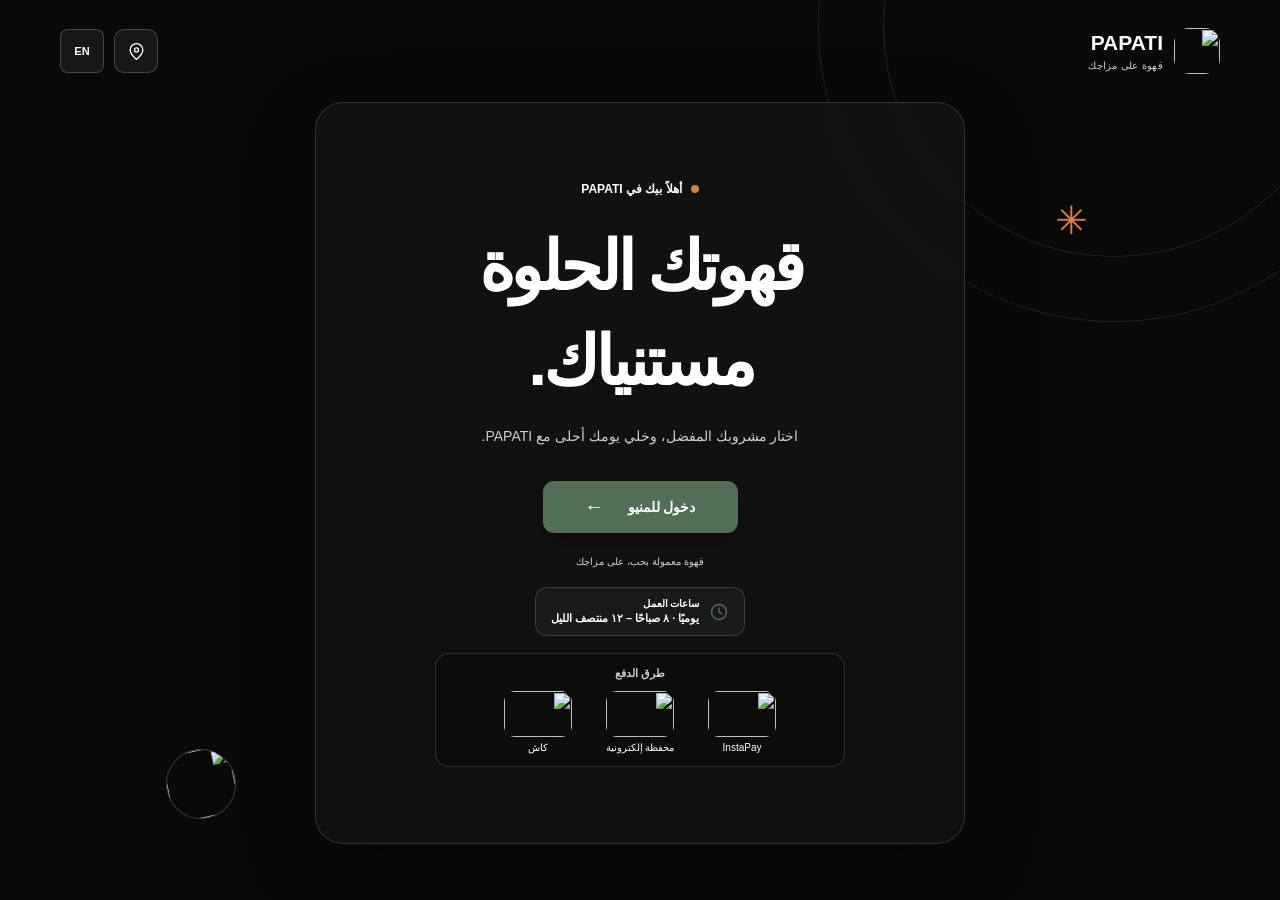
==== menu.papati.html @ 5241e747 "Add files via upload" ====
<!doctype html>
<html lang="ar" dir="rtl">
<head>
  <meta charset="utf-8">
  <meta name="viewport" content="width=device-width, initial-scale=1">
  <meta name="theme-color" content="#090909">
  <meta name="referrer" content="strict-origin-when-cross-origin">
  <meta name="description" content="منيو PAPATI — قهوة ومشروبات معمولة بحب.">
  <link rel="icon" href="assets/papati-favicon.svg" type="image/svg+xml">
  <link rel="apple-touch-icon" href="assets/papati-favicon.svg">
  <title>PAPATI | قهوتك على مزاجك</title>
  <link rel="stylesheet" href="style.css">
  <script src="script.js" defer></script>
</head>
<body>
  <section class="welcome-screen" id="welcome-screen" aria-labelledby="welcome-title">
    <div class="welcome-top">
      <a class="brand welcome-brand" href="#" aria-label="PAPATI - الصفحة الرئيسية" data-i18n-aria="brandAria">
        <span class="brand-mark" aria-hidden="true"><img src="assets/papati-mascot.png" alt=""></span>
        <span class="brand-name">PAPATI<span data-i18n="tagline">قهوة على مزاجك</span></span>
      </a>
      <div class="welcome-actions">
        <a class="location-mark" href="https://maps.app.goo.gl/vZLG5aD9ffbA7RGG6" target="_blank" rel="noopener noreferrer" aria-label="موقع PAPATI" data-i18n-aria="locationAria">
          <svg viewBox="0 0 24 24" aria-hidden="true"><path d="M20 10c0 5-8 12-8 12S4 15 4 10a8 8 0 1 1 16 0Z"></path><circle cx="12" cy="10" r="2.5"></circle></svg>
        </a>
        <button class="language-toggle" id="welcome-language-toggle" type="button" lang="en" aria-label="Switch language to English">EN</button>
      </div>
    </div>
    <div class="welcome-content">
      <span class="welcome-kicker"><span class="eyebrow-dot"></span><span data-i18n="welcomeKicker">أهلاً بيك في PAPATI</span></span>
      <h1 id="welcome-title" data-i18n="welcomeTitle">قهوتك الحلوة<br>مستنياك.</h1>
      <p data-i18n="welcomeDescription">اختار مشروبك المفضل، وخلي يومك أحلى مع PAPATI.</p>
      <button class="welcome-button" id="enter-menu" type="button"><span data-i18n="welcomeButton">دخول للمنيو</span><span class="welcome-button-arrow" aria-hidden="true">←</span></button>
      <span class="welcome-caption" data-i18n="welcomeCaption">قهوة معمولة بحب، على مزاجك</span>
      <div class="opening-hours">
        <svg viewBox="0 0 24 24" aria-hidden="true"><circle cx="12" cy="12" r="9"></circle><path d="M12 7v5l3 2"></path></svg>
        <span><strong data-i18n="openingHoursLabel">ساعات العمل</strong><span data-i18n="openingHours">يوميًا · ٨ صباحًا – ١٢ منتصف الليل</span></span>
      </div>
      <section class="payment-methods" aria-labelledby="payment-title">
        <h2 id="payment-title" data-i18n="paymentTitle">طرق الدفع</h2>
        <ul>
          <li><img src="assets/payment-instapay.svg" alt=""><span>InstaPay</span></li>
          <li><img src="assets/payment-wallet.svg" alt=""><span data-i18n="paymentWallet">محفظة إلكترونية</span></li>
          <li><img src="assets/payment-cash.svg" alt=""><span data-i18n="paymentCash">كاش</span></li>
        </ul>
      </section>
    </div>
    <span class="welcome-decoration decoration-top" aria-hidden="true">✳</span>
    <span class="welcome-decoration decoration-bottom" aria-hidden="true"><img src="assets/papati-favicon.svg" alt=""></span>
  </section>
  <div class="site-content" id="site-content" hidden>
    <header class="site-header">
      <a class="brand" href="#" aria-label="PAPATI - الصفحة الرئيسية" data-i18n-aria="brandAria">
        <span class="brand-mark" aria-hidden="true"><img src="assets/papati-mascot.png" alt=""></span>
        <span class="brand-name">PAPATI<span data-i18n="tagline">قهوة على مزاجك</span></span>
      </a>
      <div class="header-controls">
        <a class="location-mark" href="https://maps.app.goo.gl/vZLG5aD9ffbA7RGG6" target="_blank" rel="noopener noreferrer" aria-label="موقع PAPATI" data-i18n-aria="locationAria">
          <svg viewBox="0 0 24 24" aria-hidden="true"><path d="M20 10c0 5-8 12-8 12S4 15 4 10a8 8 0 1 1 16 0Z"></path><circle cx="12" cy="10" r="2.5"></circle></svg>
        </a>
        <button class="language-toggle" id="menu-language-toggle" type="button" lang="en" aria-label="Switch language to English">EN</button>
      </div>
    </header>
    <main>
      <section class="menu-section" id="menu" aria-labelledby="menu-title">
        <div class="section-heading">
          <div class="heading-copy">
            <span class="eyebrow"><span class="eyebrow-dot"></span><span data-i18n="menuEyebrow">اختار اللي على مزاجك</span></span>
            <h2 id="menu-title"><span data-i18n="menuTitle">منيو <span>PAPATI</span></span></h2>
            <p data-i18n="menuDescription">حاجات حلوة تتعمل مخصوص عشانك.</p>
          </div>
          <label class="search-box">
            <svg viewBox="0 0 24 24" aria-hidden="true"><circle cx="10.8" cy="10.8" r="6.8"></circle><path d="m16 16 5 5"></path></svg>
            <input id="menu-search" type="search" placeholder="بتدور على إيه؟" autocomplete="off" aria-label="ابحث في المنيو" data-i18n-placeholder="searchPlaceholder" data-i18n-aria="searchAria">
          </label>
        </div>
        <nav class="category-list" aria-label="أقسام المنيو" id="category-list" data-i18n-aria="categoriesAria">
          <button class="category-button is-active" type="button" data-category="all" aria-pressed="true">كل الحاجات</button>
          <button class="category-button" type="button" data-category="hot" aria-pressed="false">☕ سخن</button>
          <button class="category-button" type="button" data-category="cold" aria-pressed="false">🧊 ساقع</button>
        </nav>
        <div class="menu-grid" id="menu-grid" aria-live="polite"></div>
        <p class="empty-state" id="empty-state" hidden data-i18n="emptyState">ملقيناش حاجة بالاسم ده… جرّب تدور على حاجة تانية.</p>
        <p class="menu-footnote" data-i18n="menuFootnote">الأسعار المعروضة بالجنيه المصري.</p>
      </section>
    </main>
    <footer class="site-footer">
      <a class="brand footer-brand" href="#" aria-label="PAPATI - الصفحة الرئيسية" data-i18n-aria="brandAria">
        <span class="brand-mark" aria-hidden="true"><img src="assets/papati-mascot.png" alt=""></span>
        <span class="brand-name">PAPATI<span data-i18n="tagline">قهوة على مزاجك</span></span>
      </a>
      <p><span data-i18n="footerMessage">نورتنا، مستنيين زيارتك الجاية</span> <span aria-hidden="true">♡</span></p>
      <div class="opening-hours footer-hours">
        <svg viewBox="0 0 24 24" aria-hidden="true"><circle cx="12" cy="12" r="9"></circle><path d="M12 7v5l3 2"></path></svg>
        <span><strong data-i18n="openingHoursLabel">ساعات العمل</strong><span data-i18n="openingHours">يوميًا · ٨ صباحًا – ١٢ منتصف الليل</span></span>
      </div>
      <span class="footer-copy" data-i18n="copyright">© 2026 PAPATI كافيه</span>
    </footer>
  </div>
</body>
</html>
---- style.css ----
:root {
  color-scheme: dark;
  --cream: #090909;
  --paper: #171717;
  --ink: #fff;
  --muted: #d0d0d0;
  --green: #526e57;
  --green-dark: #3f5945;
  --orange: #d7804c;
  --line: rgba(255,255,255,.2);
  --font: Tahoma, Arial, sans-serif;
}

* { box-sizing: border-box; }
html { scroll-behavior: smooth; }
body {
  position: relative;
  isolation: isolate;
  margin: 0;
  color: var(--ink);
  background: #090909;
  font-family: var(--font);
  -webkit-font-smoothing: antialiased;
}
body::before {
  position: fixed;
  z-index: 0;
  inset: 0;
  background: url("assets/papati-mascot.png") center / clamp(520px, 72vw, 760px) auto no-repeat;
  content: "";
  opacity: .34;
  pointer-events: none;
}
a { color: inherit; text-decoration: none; }
button, input { font: inherit; }
[hidden] { display: none !important; }

.welcome-screen {
  position: relative;
  z-index: 1;
  display: flex;
  min-height: 100vh;
  min-height: 100svh;
  flex-direction: column;
  overflow: hidden;
  padding: 28px max(32px, calc((100vw - 1160px) / 2));
  isolation: isolate;
  background: transparent;
}
.welcome-screen::before, .welcome-screen::after {
  position: absolute;
  z-index: -1;
  border: 1px solid rgba(255,255,255,.1);
  border-radius: 50%;
  content: "";
  pointer-events: none;
}
.welcome-screen::before { top: -270px; right: -130px; width: 590px; height: 590px; }
.welcome-screen::after { top: -205px; right: -65px; width: 460px; height: 460px; }
.welcome-top { display: flex; align-items: center; justify-content: space-between; }
.welcome-actions, .header-controls { display: flex; align-items: center; gap: 10px; }
.location-mark {
  display: grid;
  width: 44px;
  height: 44px;
  place-items: center;
  border: 1px solid var(--line);
  border-radius: 10px;
  color: var(--ink);
  background: #171717;
  transition: color .18s, border-color .18s, transform .18s, box-shadow .18s;
}
.location-mark:hover { transform: translateY(-2px); border-color: var(--green); color: var(--orange); box-shadow: 0 5px 13px rgba(0,0,0,.3); }
.location-mark svg { width: 19px; height: 19px; fill: none; stroke: currentColor; stroke-linecap: round; stroke-linejoin: round; stroke-width: 1.7; }
.welcome-content {
  position: relative;
  width: min(650px, 100%);
  margin: auto;
  padding: clamp(40px, 7vw, 76px) 34px;
  border: 1px solid rgba(255,255,255,.14);
  border-radius: 28px;
  background: rgba(23,23,23,.68);
  box-shadow: 0 24px 80px rgba(0,0,0,.18);
  text-align: center;
  backdrop-filter: blur(8px);
}
.welcome-kicker { display: inline-flex; align-items: center; gap: 9px; color: var(--ink); font-size: 12px; font-weight: 700; }
.welcome-content h1 { margin: 22px 0 13px; font-size: clamp(42px, 7vw, 68px); font-weight: 800; line-height: 1.4; letter-spacing: -.06em; }
.welcome-content > p { max-width: 430px; margin: 0 auto; color: var(--muted); font-size: 14px; line-height: 2; }
.welcome-button {
  display: inline-flex;
  min-width: 195px;
  align-items: center;
  justify-content: center;
  gap: 24px;
  margin-top: 31px;
  padding: 15px 23px;
  border: 0;
  border-radius: 11px;
  color: white;
  background: var(--green);
  box-shadow: 0 9px 20px rgba(0,0,0,.25);
  cursor: pointer;
  font-size: 14px;
  font-weight: 700;
  transition: transform .2s, background .2s, box-shadow .2s;
}
.welcome-button:hover { transform: translateY(-2px); background: var(--green-dark); box-shadow: 0 12px 24px rgba(0,0,0,.3); }
.welcome-button:focus-visible, .language-toggle:focus-visible, .location-mark:focus-visible, .category-button:focus-visible, .search-box:focus-within { outline: 3px solid rgba(215,128,76,.6); outline-offset: 3px; }
.welcome-button-arrow { font-family: Arial, sans-serif; font-size: 19px; }
html[dir="ltr"] .welcome-button-arrow { transform: rotate(180deg); }
.welcome-caption { display: block; margin-top: 23px; color: var(--muted); font-size: 10px; }
.opening-hours {
  display: inline-flex;
  align-items: center;
  gap: 10px;
  margin-top: 20px;
  padding: 10px 15px;
  border: 1px solid rgba(255,255,255,.16);
  border-radius: 12px;
  color: var(--ink);
  background: rgba(255,255,255,.04);
  text-align: start;
}
.opening-hours > svg { flex: 0 0 20px; width: 20px; height: 20px; fill: none; stroke: var(--green); stroke-linecap: round; stroke-linejoin: round; stroke-width: 1.7; }
.opening-hours > span { display: grid; gap: 3px; }
.opening-hours strong { color: var(--ink); font-size: 10px; }
.opening-hours > span > span { font-size: 11px; font-weight: 600; }
.payment-methods { width: min(100%, 410px); margin: 17px auto 0; padding: 13px 15px; border: 1px solid rgba(255,255,255,.14); border-radius: 14px; background: rgba(10,10,10,.48); }
.payment-methods h2 { margin: 0 0 11px; color: var(--muted); font-size: 11px; font-weight: 700; }
.payment-methods ul { display: flex; align-items: flex-start; justify-content: center; gap: clamp(12px, 4vw, 27px); margin: 0; padding: 0; list-style: none; }
.payment-methods li { display: grid; min-width: 75px; justify-items: center; gap: 5px; color: var(--ink); font-size: 10px; }
.payment-methods img { display: block; width: 68px; height: 46px; border-radius: 11px; }
.welcome-decoration { position: absolute; z-index: -1; color: var(--orange); pointer-events: none; }
.decoration-top { top: 22%; right: 15%; font-size: 39px; }
.decoration-bottom { bottom: 9%; left: 13%; display: grid; width: 70px; height: 70px; place-items: center; border: 1px solid rgba(255,255,255,.2); border-radius: 50%; transform: rotate(-12deg); }
.decoration-bottom img { display: block; width: 100%; height: 100%; border-radius: 50%; object-fit: cover; }
.welcome-screen.is-leaving { animation: welcome-exit .22s ease forwards; }
.site-content:not([hidden]) { animation: content-enter .35s ease both; }
.site-content { position: relative; z-index: 1; }
@keyframes welcome-exit { to { opacity: 0; transform: translateY(-8px); } }
@keyframes content-enter { from { opacity: 0; } to { opacity: 1; } }

.site-header, .site-footer { display: flex; align-items: center; justify-content: space-between; width: min(1160px, calc(100% - 64px)); margin-inline: auto; }
.site-header { min-height: 91px; }
.brand { display: inline-flex; align-items: center; gap: 11px; }
.brand-mark { position: relative; display: grid; width: 46px; height: 46px; place-items: center; overflow: hidden; border-radius: 15px; background: transparent; }
.brand-mark img { display: block; width: 100%; height: 100%; object-fit: contain; }
.brand-name { font-size: 21px; font-weight: 800; line-height: 1.2; }
.brand-name span { display: block; margin-top: 4px; color: var(--muted); font-size: 10px; font-weight: 500; letter-spacing: .03em; }
.language-toggle { min-width: 44px; min-height: 44px; padding: 7px 11px; border: 1px solid var(--line); border-radius: 8px; color: var(--ink); background: #171717; cursor: pointer; font: 700 11px Arial,sans-serif; }
.language-toggle:hover { border-color: var(--green); }

.eyebrow { display: inline-flex; align-items: center; gap: 9px; color: var(--ink); font-size: 12px; font-weight: 700; }
.eyebrow-dot { width: 8px; height: 8px; border-radius: 50%; background: var(--orange); }
.menu-section { width: min(1160px, calc(100% - 64px)); margin: 96px auto 100px; scroll-margin-top: 28px; }
.section-heading { display: flex; align-items: flex-start; flex-direction: column; gap: 15px; }
.section-heading h2 { margin: 13px 0 5px; font-size: 37px; font-weight: 800; letter-spacing: -.05em; }
.section-heading p { margin: 0; color: var(--muted); font-size: 13px; }
.search-box { display: flex; align-items: center; align-self: center; gap: 10px; width: min(320px, 100%); padding: 12px 14px; border: 1px solid var(--line); border-radius: 10px; background: #171717; }
.search-box:focus-within { border-color: var(--green); box-shadow: 0 0 0 3px rgba(82,110,87,.2); }
.search-box svg { flex: 0 0 auto; width: 19px; fill: none; stroke: #c8c8c8; stroke-linecap: round; stroke-width: 1.7; }
.search-box input { width: 100%; border: 0; outline: 0; color: var(--ink); background: transparent; font-size: 12px; }
.search-box input::placeholder { color: #aaa; }
.category-list { display: flex; flex-wrap: wrap; justify-content: center; gap: 9px; margin: 30px 0 23px; }
.category-button { min-height: 44px; padding: 10px 17px; border: 1px solid var(--line); border-radius: 99px; color: var(--ink); background: #171717; cursor: pointer; font-size: 12px; transition: color .2s ease, border-color .2s ease, background-color .2s ease, transform .2s ease, box-shadow .2s ease; }
.category-button:hover { transform: translateY(-1px); border-color: #aaa; box-shadow: 0 5px 12px rgba(0,0,0,.3); }
.category-button.is-active { border-color: var(--green); color: white; background: var(--green); }
.menu-grid { display: grid; grid-template-columns: repeat(auto-fit, minmax(min(100%, 220px), 1fr)); justify-items: center; gap: 20px; }
.menu-card { position: relative; display: flex; width: min(100%, 250px); aspect-ratio: 1; flex-direction: column; align-items: center; justify-content: center; gap: 10px; padding: 24px; border: 1px solid rgba(255,255,255,.14); border-radius: 50%; background: var(--paper); text-align: center; transition: transform .28s cubic-bezier(.2,.75,.25,1), box-shadow .28s ease, border-color .28s ease; }
.menu-card.is-entering { animation: menu-card-enter .38s cubic-bezier(.2,.75,.25,1) both; animation-delay: calc(var(--item-index, 0) * 35ms); }
@keyframes menu-card-enter { from { opacity: 0; transform: translateY(12px) scale(.985); } to { opacity: 1; transform: translateY(0) scale(1); } }
.menu-card:hover, .menu-card:focus-within { transform: translateY(-5px) scale(1.025); border-color: rgba(255,255,255,.35); box-shadow: 0 18px 36px rgba(0,0,0,.45); }
.item-art { display: grid; flex: 0 0 100px; width: 100px; height: 112px; place-items: center; overflow: hidden; border-radius: 12px; background: linear-gradient(145deg,#30302d,#242424); }
.item-art.portrait-photo { flex-basis: auto; height: auto; aspect-ratio: 3 / 4; }
.item-art.hot { background: #30271f; }
.item-art.cold { background: #1e2d2d; }
.image-fallback { display: grid; width: 100%; height: 100%; place-items: center; font-size: 42px; }
.item-details { min-width: 0; max-width: 100%; }
.item-details h3 { margin: 0; font-size: 15px; font-weight: 700; }
.item-details p { display: -webkit-box; overflow: hidden; margin: 5px 0 0; color: var(--muted); font-size: 10px; line-height: 1.6; -webkit-box-orient: vertical; -webkit-line-clamp: 2; }
.item-price { display: block; margin-top: 6px; color: var(--ink); font-size: 13px; font-weight: 800; white-space: nowrap; }
.item-price small { margin-inline-start: 2px; color: var(--muted); font-size: 10px; font-weight: 500; }
.item-badge { position: absolute; top: 12px; left: 12px; padding: 4px 8px; border-radius: 99px; color: var(--ink); background: #34271f; font-size: 9px; }
.empty-state { padding: 38px; border: 1px dashed #777; border-radius: 14px; color: var(--muted); text-align: center; font-size: 13px; }
.menu-footnote { margin-top: 17px; color: var(--muted); font-size: 10px; }
.site-footer { min-height: 113px; border-top: 1px solid var(--line); }
.footer-hours { margin: 0; padding: 8px 11px; background: rgba(255,255,255,.04); }
.footer-hours > svg { width: 18px; height: 18px; flex-basis: 18px; }
.footer-hours strong { font-size: 9px; }
.footer-hours > span > span { font-size: 10px; }
.footer-brand .brand-mark { width: 39px; height: 39px; border-radius: 12px; }
.footer-brand .brand-name { font-size: 18px; }
.site-footer > p { color: var(--muted); font-size: 12px; }
.site-footer > p span { color: var(--orange); }
.footer-copy { color: var(--muted); direction: ltr; font-size: 10px; }
html[dir="ltr"] .item-badge { right: 12px; left: auto; }

@media (max-width: 900px) {
  .site-header, .site-footer, .menu-section { width: calc(100% - 40px); }
}
@media (max-width: 700px) {
  .site-header { align-items: flex-start; padding-block: 18px; }
  .header-controls { gap: 8px; }
  .menu-section { margin-top: 58px; }
  .section-heading { gap: 18px; }
  .search-box { width: 100%; }
}
@media (max-width: 560px) {
  body::before { background-size: min(94vw, 520px); }
  .welcome-screen { padding: 22px 18px; }
  .welcome-content { width: 100%; padding: 30px 18px; border-radius: 22px; }
  .welcome-content h1 { font-size: clamp(34px, 9vw, 42px); }
  .welcome-content > p { font-size: 12px; }
  .welcome-content .opening-hours { max-width: 100%; margin-top: 17px; padding: 9px 11px; }
  .welcome-content .opening-hours > span > span { font-size: 10px; }
  .payment-methods { margin-top: 12px; padding: 11px 10px; }
  .payment-methods ul { gap: 10px; }
  .payment-methods img { width: 61px; height: 41px; }
  .decoration-top { top: 18%; right: 5%; }
  .decoration-bottom { bottom: 5%; left: 5%; width: 52px; height: 52px; font-size: 22px; }
  .site-header, .site-footer, .menu-section { width: calc(100% - 28px); }
  .site-header { min-height: 76px; }
  .brand-mark { width: 41px; height: 41px; }
  .brand { min-width: 0; gap: 7px; }
  .brand-name { font-size: 16px; }
  .welcome-actions { gap: 6px; }
  .menu-section { margin: 48px auto 60px; }
  .section-heading h2 { font-size: 31px; }
  .category-list { flex-wrap: wrap; justify-content: flex-start; margin-top: 21px; padding-bottom: 4px; }
  .category-button { min-height: 44px; flex: 0 0 auto; padding: 9px 14px; }
  .menu-grid { grid-template-columns: repeat(2, minmax(0, 1fr)); gap: 12px; }
  .menu-card { width: min(100%, 190px); gap: 6px; padding: 12px 10px; }
  .item-details h3 { font-size: 12px; }
  .item-details p { display: none; }
  .item-price { margin-top: 4px; font-size: 12px; }
  .item-art { flex-basis: 78px; width: 78px; height: 86px; }
  .site-footer { min-height: 130px; flex-wrap: wrap; gap: 10px; padding-block: 20px; }
  .footer-brand .brand-name { font-size: 16px; }
  .footer-hours { order: 2; margin-inline-start: auto; }
  .site-footer > p { order: 3; width: 100%; margin: 0; text-align: center; font-size: 11px; }
}
@media (prefers-reduced-motion: reduce) {
  *, *::before, *::after { scroll-behavior: auto !important; transition-duration: .01ms !important; animation-duration: .01ms !important; animation-delay: 0ms !important; }
}
@media (max-width: 360px) {
  .menu-card { gap: 5px; padding: 8px; }
  .item-art { flex-basis: 68px; width: 68px; height: 74px; }
  .item-details h3 { font-size: 11px; }
  .item-price { font-size: 11px; }
}
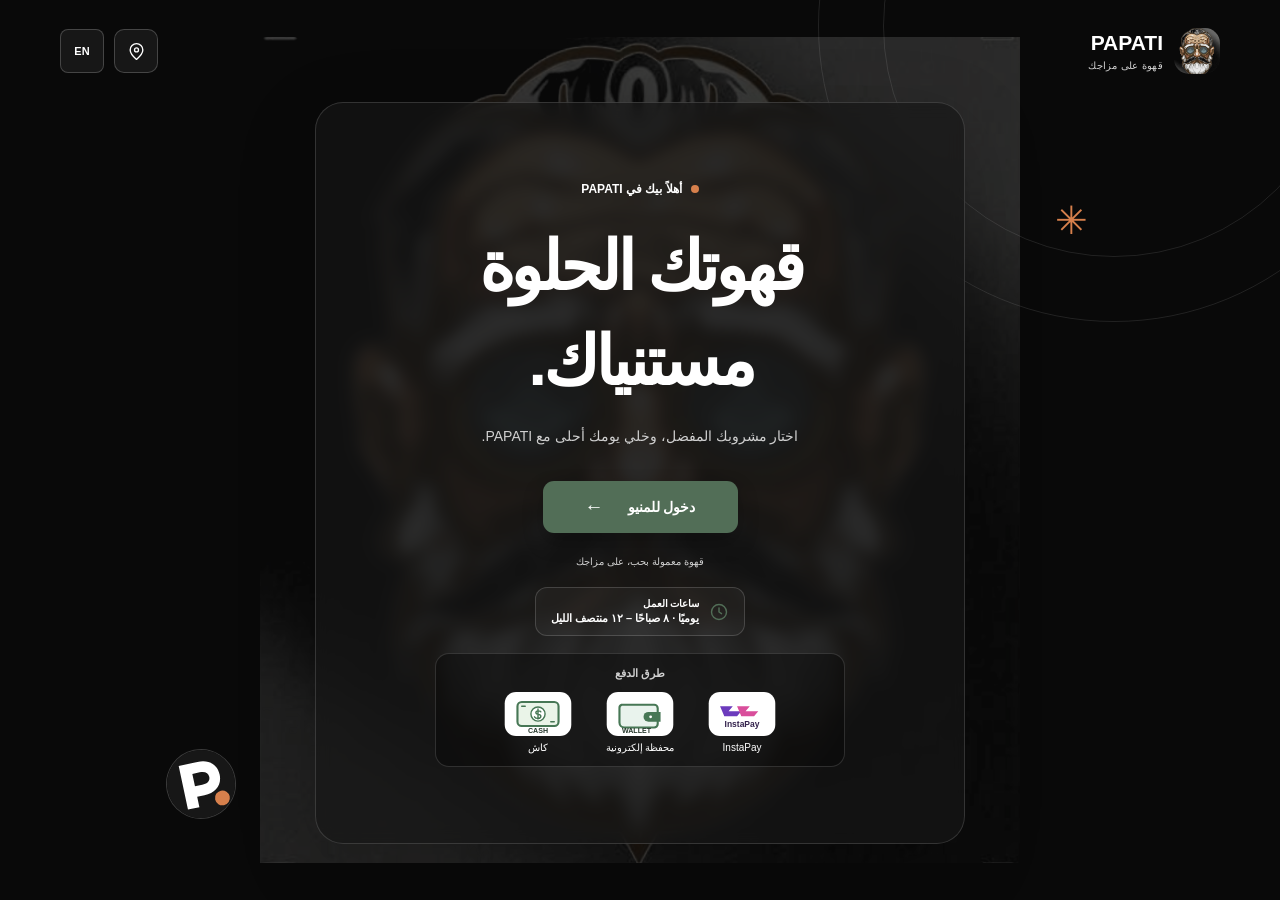
==== commit 197b1c34: "update site" ====
--- a/menu.papati.html
+++ b/menu.papati.html
@@ -5,6 +5,7 @@
   <meta name="viewport" content="width=device-width, initial-scale=1">
   <meta name="theme-color" content="#090909">
   <meta name="referrer" content="strict-origin-when-cross-origin">
+  <meta http-equiv="Content-Security-Policy" content="default-src 'self'; base-uri 'self'; object-src 'none'; script-src 'self'; style-src 'self'; img-src 'self'; font-src 'self'; connect-src 'self'; form-action 'self'; upgrade-insecure-requests">
   <meta name="description" content="منيو PAPATI — قهوة ومشروبات معمولة بحب.">
   <link rel="icon" href="assets/papati-favicon.svg" type="image/svg+xml">
   <link rel="apple-touch-icon" href="assets/papati-favicon.svg">
--- a/style.css
+++ b/style.css
@@ -168,13 +168,23 @@
 .category-button.is-active { border-color: var(--green); color: white; background: var(--green); }
 .menu-grid { display: grid; grid-template-columns: repeat(auto-fit, minmax(min(100%, 220px), 1fr)); justify-items: center; gap: 20px; }
 .menu-card { position: relative; display: flex; width: min(100%, 250px); aspect-ratio: 1; flex-direction: column; align-items: center; justify-content: center; gap: 10px; padding: 24px; border: 1px solid rgba(255,255,255,.14); border-radius: 50%; background: var(--paper); text-align: center; transition: transform .28s cubic-bezier(.2,.75,.25,1), box-shadow .28s ease, border-color .28s ease; }
-.menu-card.is-entering { animation: menu-card-enter .38s cubic-bezier(.2,.75,.25,1) both; animation-delay: calc(var(--item-index, 0) * 35ms); }
+.menu-card.is-entering { animation: menu-card-enter .38s cubic-bezier(.2,.75,.25,1) both; }
+.menu-card.is-entering-1 { animation-delay: 35ms; }
+.menu-card.is-entering-2 { animation-delay: 70ms; }
+.menu-card.is-entering-3 { animation-delay: 105ms; }
+.menu-card.is-entering-4 { animation-delay: 140ms; }
+.menu-card.is-entering-5 { animation-delay: 175ms; }
+.menu-card.is-entering-6 { animation-delay: 210ms; }
+.menu-card.is-entering-7 { animation-delay: 245ms; }
+.menu-card.is-entering-8 { animation-delay: 280ms; }
 @keyframes menu-card-enter { from { opacity: 0; transform: translateY(12px) scale(.985); } to { opacity: 1; transform: translateY(0) scale(1); } }
 .menu-card:hover, .menu-card:focus-within { transform: translateY(-5px) scale(1.025); border-color: rgba(255,255,255,.35); box-shadow: 0 18px 36px rgba(0,0,0,.45); }
 .item-art { display: grid; flex: 0 0 100px; width: 100px; height: 112px; place-items: center; overflow: hidden; border-radius: 12px; background: linear-gradient(145deg,#30302d,#242424); }
 .item-art.portrait-photo { flex-basis: auto; height: auto; aspect-ratio: 3 / 4; }
 .item-art.hot { background: #30271f; }
 .item-art.cold { background: #1e2d2d; }
+.item-art.has-photo { flex-basis: 104px; width: 80px; height: 104px; }
+.product-photo { display: block; width: 100%; height: 100%; object-fit: cover; }
 .image-fallback { display: grid; width: 100%; height: 100%; place-items: center; font-size: 42px; }
 .item-details { min-width: 0; max-width: 100%; }
 .item-details h3 { margin: 0; font-size: 15px; font-weight: 700; }
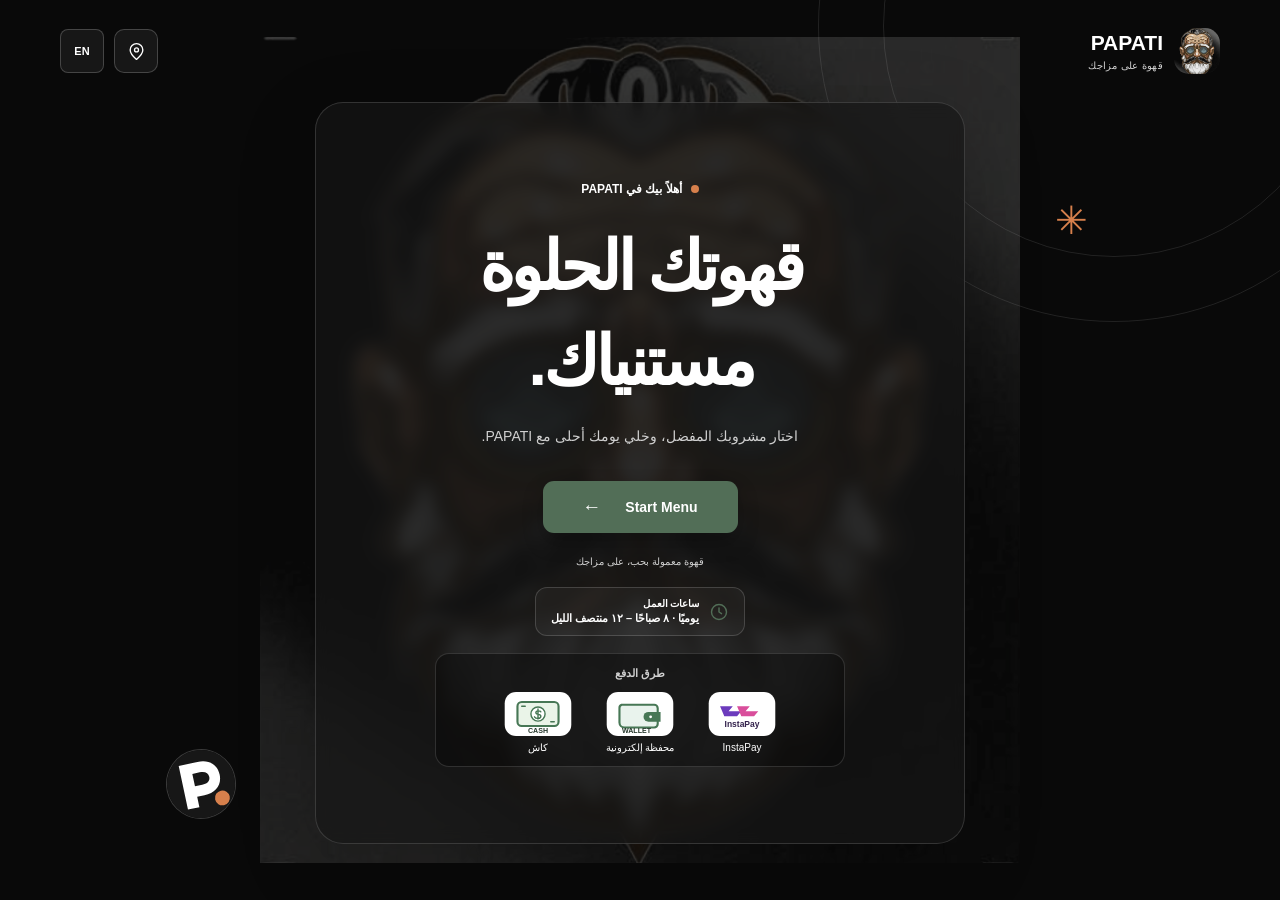
==== commit 82a0287e: "update menu" ====
--- a/menu.papati.html
+++ b/menu.papati.html
@@ -31,7 +31,7 @@
       <span class="welcome-kicker"><span class="eyebrow-dot"></span><span data-i18n="welcomeKicker">أهلاً بيك في PAPATI</span></span>
       <h1 id="welcome-title" data-i18n="welcomeTitle">قهوتك الحلوة<br>مستنياك.</h1>
       <p data-i18n="welcomeDescription">اختار مشروبك المفضل، وخلي يومك أحلى مع PAPATI.</p>
-      <button class="welcome-button" id="enter-menu" type="button"><span data-i18n="welcomeButton">دخول للمنيو</span><span class="welcome-button-arrow" aria-hidden="true">←</span></button>
+      <button class="welcome-button" id="enter-menu" type="button"><span data-i18n="welcomeButton">Start Menu</span><span class="welcome-button-arrow" aria-hidden="true">←</span></button>
       <span class="welcome-caption" data-i18n="welcomeCaption">قهوة معمولة بحب، على مزاجك</span>
       <div class="opening-hours">
         <svg viewBox="0 0 24 24" aria-hidden="true"><circle cx="12" cy="12" r="9"></circle><path d="M12 7v5l3 2"></path></svg>
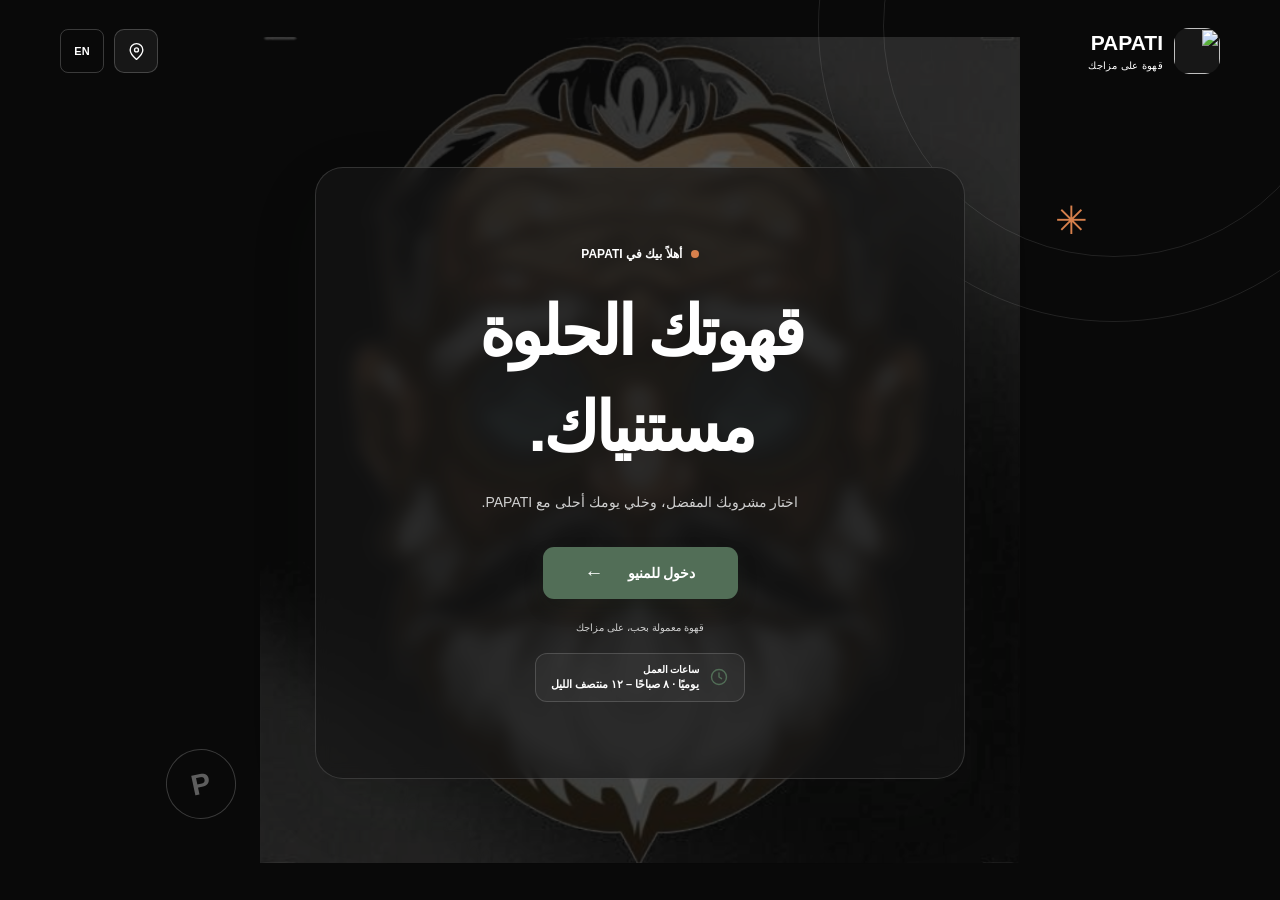
==== commit ecae9c9d: "Add files via upload" ====
--- a/menu.papati.html
+++ b/menu.papati.html
@@ -5,10 +5,7 @@
   <meta name="viewport" content="width=device-width, initial-scale=1">
   <meta name="theme-color" content="#090909">
   <meta name="referrer" content="strict-origin-when-cross-origin">
-  <meta http-equiv="Content-Security-Policy" content="default-src 'self'; base-uri 'self'; object-src 'none'; script-src 'self'; style-src 'self'; img-src 'self'; font-src 'self'; connect-src 'self'; form-action 'self'; upgrade-insecure-requests">
-  <meta name="description" content="منيو PAPATI — قهوة ومشروبات معمولة بحب.">
-  <link rel="icon" href="assets/papati-favicon.svg" type="image/svg+xml">
-  <link rel="apple-touch-icon" href="assets/papati-favicon.svg">
+  <meta name="description" content="منيو PAPATI — قهوة ومشروبات وحلويات معمولة بحب.">
   <title>PAPATI | قهوتك على مزاجك</title>
   <link rel="stylesheet" href="style.css">
   <script src="script.js" defer></script>
@@ -17,86 +14,106 @@
   <section class="welcome-screen" id="welcome-screen" aria-labelledby="welcome-title">
     <div class="welcome-top">
       <a class="brand welcome-brand" href="#" aria-label="PAPATI - الصفحة الرئيسية" data-i18n-aria="brandAria">
-        <span class="brand-mark" aria-hidden="true"><img src="assets/papati-mascot.png" alt=""></span>
+        <span class="brand-mark" aria-hidden="true">
+          <img class="brand-logo" src="assets/papati-logo.png" alt="">
+        </span>
         <span class="brand-name">PAPATI<span data-i18n="tagline">قهوة على مزاجك</span></span>
       </a>
       <div class="welcome-actions">
         <a class="location-mark" href="https://maps.app.goo.gl/vZLG5aD9ffbA7RGG6" target="_blank" rel="noopener noreferrer" aria-label="موقع PAPATI" data-i18n-aria="locationAria">
           <svg viewBox="0 0 24 24" aria-hidden="true"><path d="M20 10c0 5-8 12-8 12S4 15 4 10a8 8 0 1 1 16 0Z"></path><circle cx="12" cy="10" r="2.5"></circle></svg>
         </a>
-        <button class="language-toggle" id="welcome-language-toggle" type="button" lang="en" aria-label="Switch language to English">EN</button>
+        <button class="language-toggle" id="language-toggle" type="button" lang="en" aria-label="Switch language to English">EN</button>
       </div>
     </div>
     <div class="welcome-content">
       <span class="welcome-kicker"><span class="eyebrow-dot"></span><span data-i18n="welcomeKicker">أهلاً بيك في PAPATI</span></span>
       <h1 id="welcome-title" data-i18n="welcomeTitle">قهوتك الحلوة<br>مستنياك.</h1>
       <p data-i18n="welcomeDescription">اختار مشروبك المفضل، وخلي يومك أحلى مع PAPATI.</p>
-      <button class="welcome-button" id="enter-menu" type="button"><span data-i18n="welcomeButton">Start Menu</span><span class="welcome-button-arrow" aria-hidden="true">←</span></button>
+      <button class="welcome-button" id="enter-menu" type="button">
+        <span data-i18n="welcomeButton">دخول للمنيو</span>
+        <span class="welcome-button-arrow" aria-hidden="true">←</span>
+      </button>
       <span class="welcome-caption" data-i18n="welcomeCaption">قهوة معمولة بحب، على مزاجك</span>
       <div class="opening-hours">
         <svg viewBox="0 0 24 24" aria-hidden="true"><circle cx="12" cy="12" r="9"></circle><path d="M12 7v5l3 2"></path></svg>
         <span><strong data-i18n="openingHoursLabel">ساعات العمل</strong><span data-i18n="openingHours">يوميًا · ٨ صباحًا – ١٢ منتصف الليل</span></span>
       </div>
-      <section class="payment-methods" aria-labelledby="payment-title">
-        <h2 id="payment-title" data-i18n="paymentTitle">طرق الدفع</h2>
-        <ul>
-          <li><img src="assets/payment-instapay.svg" alt=""><span>InstaPay</span></li>
-          <li><img src="assets/payment-wallet.svg" alt=""><span data-i18n="paymentWallet">محفظة إلكترونية</span></li>
-          <li><img src="assets/payment-cash.svg" alt=""><span data-i18n="paymentCash">كاش</span></li>
-        </ul>
-      </section>
     </div>
     <span class="welcome-decoration decoration-top" aria-hidden="true">✳</span>
-    <span class="welcome-decoration decoration-bottom" aria-hidden="true"><img src="assets/papati-favicon.svg" alt=""></span>
+    <span class="welcome-decoration decoration-bottom" aria-hidden="true">P</span>
   </section>
+
   <div class="site-content" id="site-content" hidden>
-    <header class="site-header">
-      <a class="brand" href="#" aria-label="PAPATI - الصفحة الرئيسية" data-i18n-aria="brandAria">
-        <span class="brand-mark" aria-hidden="true"><img src="assets/papati-mascot.png" alt=""></span>
-        <span class="brand-name">PAPATI<span data-i18n="tagline">قهوة على مزاجك</span></span>
+  <header class="site-header">
+    <a class="brand" href="#" aria-label="PAPATI - الصفحة الرئيسية" data-i18n-aria="brandAria">
+      <span class="brand-mark" aria-hidden="true">
+        <img class="brand-logo" src="assets/papati-logo.png" alt="">
+      </span>
+      <span class="brand-name">PAPATI<span data-i18n="tagline">قهوة على مزاجك</span></span>
+    </a>
+    <div class="header-actions">
+      <a class="location-mark" href="https://maps.app.goo.gl/vZLG5aD9ffbA7RGG6" target="_blank" rel="noopener noreferrer" aria-label="موقع PAPATI" data-i18n-aria="locationAria">
+        <svg viewBox="0 0 24 24" aria-hidden="true"><path d="M20 10c0 5-8 12-8 12S4 15 4 10a8 8 0 1 1 16 0Z"></path><circle cx="12" cy="10" r="2.5"></circle></svg>
       </a>
-      <div class="header-controls">
-        <a class="location-mark" href="https://maps.app.goo.gl/vZLG5aD9ffbA7RGG6" target="_blank" rel="noopener noreferrer" aria-label="موقع PAPATI" data-i18n-aria="locationAria">
-          <svg viewBox="0 0 24 24" aria-hidden="true"><path d="M20 10c0 5-8 12-8 12S4 15 4 10a8 8 0 1 1 16 0Z"></path><circle cx="12" cy="10" r="2.5"></circle></svg>
-        </a>
-        <button class="language-toggle" id="menu-language-toggle" type="button" lang="en" aria-label="Switch language to English">EN</button>
+      <button class="language-toggle" type="button" lang="en" aria-label="Switch language to English">EN</button>
+    </div>
+  </header>
+
+  <main>
+    <section class="menu-section" id="menu" aria-labelledby="menu-title">
+      <div class="section-heading">
+        <div>
+          <span class="eyebrow"><span class="eyebrow-dot"></span><span data-i18n="menuEyebrow">اختار اللي على مزاجك</span></span>
+          <h2 id="menu-title"><span data-i18n="menuTitle">منيو <span>PAPATI</span></span></h2>
+          <p data-i18n="menuDescription">حاجات حلوة تتعمل مخصوص عشانك.</p>
+        </div>
+        <label class="search-box">
+          <svg viewBox="0 0 24 24" aria-hidden="true"><circle cx="10.8" cy="10.8" r="6.8"></circle><path d="m16 16 5 5"></path></svg>
+          <input id="menu-search" type="search" placeholder="بتدور على إيه؟" autocomplete="off" aria-label="ابحث في المنيو" data-i18n-placeholder="searchPlaceholder" data-i18n-aria="searchAria">
+        </label>
       </div>
-    </header>
-    <main>
-      <section class="menu-section" id="menu" aria-labelledby="menu-title">
-        <div class="section-heading">
-          <div class="heading-copy">
-            <span class="eyebrow"><span class="eyebrow-dot"></span><span data-i18n="menuEyebrow">اختار اللي على مزاجك</span></span>
-            <h2 id="menu-title"><span data-i18n="menuTitle">منيو <span>PAPATI</span></span></h2>
-            <p data-i18n="menuDescription">حاجات حلوة تتعمل مخصوص عشانك.</p>
-          </div>
-          <label class="search-box">
-            <svg viewBox="0 0 24 24" aria-hidden="true"><circle cx="10.8" cy="10.8" r="6.8"></circle><path d="m16 16 5 5"></path></svg>
-            <input id="menu-search" type="search" placeholder="بتدور على إيه؟" autocomplete="off" aria-label="ابحث في المنيو" data-i18n-placeholder="searchPlaceholder" data-i18n-aria="searchAria">
-          </label>
-        </div>
-        <nav class="category-list" aria-label="أقسام المنيو" id="category-list" data-i18n-aria="categoriesAria">
-          <button class="category-button is-active" type="button" data-category="all" aria-pressed="true">كل الحاجات</button>
-          <button class="category-button" type="button" data-category="hot" aria-pressed="false">☕ سخن</button>
-          <button class="category-button" type="button" data-category="cold" aria-pressed="false">🧊 ساقع</button>
-        </nav>
-        <div class="menu-grid" id="menu-grid" aria-live="polite"></div>
-        <p class="empty-state" id="empty-state" hidden data-i18n="emptyState">ملقيناش حاجة بالاسم ده… جرّب تدور على حاجة تانية.</p>
-        <p class="menu-footnote" data-i18n="menuFootnote">الأسعار المعروضة بالجنيه المصري.</p>
+
+      <nav class="category-list" aria-label="أقسام المنيو" id="category-list" data-i18n-aria="categoriesAria">
+        <button class="category-button is-active" type="button" data-category="all" aria-pressed="true">كل الحاجات</button>
+        <button class="category-button" type="button" data-category="hot" aria-pressed="false">☕ سخن</button>
+        <button class="category-button" type="button" data-category="cold" aria-pressed="false">🧊 ساقع</button>
+      </nav>
+
+      <div class="menu-grid" id="menu-grid" aria-live="polite"></div>
+      <p class="empty-state" id="empty-state" hidden data-i18n="emptyState">ملقيناش حاجة بالاسم ده… جرّب تدور على حاجة تانية.</p>
+      <p class="menu-footnote" data-i18n="menuFootnote">* الأسعار غير متوفرة لكل المشروبات حاليًا. الأسعار المعروضة بالجنيه المصري.</p>
+
+      <section class="order-section" id="order" aria-labelledby="order-title">
+        <h2 id="order-title" data-i18n="orderTitle">اطلب دلوقتي</h2>
+        <p data-i18n="orderDescription">اختار مشروباتك، وسجّل بيانات التوصيل لإرسال طلبك.</p>
+        <div class="cart-items" id="cart-items" aria-live="polite"></div>
+        <p class="cart-empty" id="cart-empty" data-i18n="cartEmpty">لسه ما اخترتش أي مشروبات.</p>
+        <form class="order-form" id="order-form">
+          <label><span data-i18n="customerName">الاسم</span><input name="name" type="text" autocomplete="name" required maxlength="100" data-i18n-placeholder="customerNamePlaceholder" placeholder="اسمك"></label>
+          <label><span data-i18n="customerPhone">رقم الموبايل</span><input name="phone" type="tel" autocomplete="tel" required maxlength="30" data-i18n-placeholder="customerPhonePlaceholder" placeholder="01xxxxxxxxx"></label>
+          <label class="address-field"><span data-i18n="customerAddress">العنوان</span><textarea name="address" autocomplete="street-address" required maxlength="500" rows="3" data-i18n-placeholder="customerAddressPlaceholder" placeholder="عنوان التوصيل بالتفصيل"></textarea></label>
+          <button class="order-submit" id="order-submit" type="submit" data-i18n="sendOrder">إرسال الطلب</button>
+        </form>
+        <p class="order-status" id="order-status" role="status" aria-live="polite"></p>
       </section>
-    </main>
-    <footer class="site-footer">
-      <a class="brand footer-brand" href="#" aria-label="PAPATI - الصفحة الرئيسية" data-i18n-aria="brandAria">
-        <span class="brand-mark" aria-hidden="true"><img src="assets/papati-mascot.png" alt=""></span>
-        <span class="brand-name">PAPATI<span data-i18n="tagline">قهوة على مزاجك</span></span>
-      </a>
-      <p><span data-i18n="footerMessage">نورتنا، مستنيين زيارتك الجاية</span> <span aria-hidden="true">♡</span></p>
-      <div class="opening-hours footer-hours">
-        <svg viewBox="0 0 24 24" aria-hidden="true"><circle cx="12" cy="12" r="9"></circle><path d="M12 7v5l3 2"></path></svg>
-        <span><strong data-i18n="openingHoursLabel">ساعات العمل</strong><span data-i18n="openingHours">يوميًا · ٨ صباحًا – ١٢ منتصف الليل</span></span>
-      </div>
-      <span class="footer-copy" data-i18n="copyright">© 2026 PAPATI كافيه</span>
-    </footer>
+    </section>
+  </main>
+
+  <footer class="site-footer">
+    <a class="brand footer-brand" href="#" aria-label="PAPATI - الصفحة الرئيسية" data-i18n-aria="brandAria">
+      <span class="brand-mark" aria-hidden="true">
+        <img class="brand-logo" src="assets/papati-logo.png" alt="">
+      </span>
+      <span class="brand-name">PAPATI<span data-i18n="tagline">قهوة على مزاجك</span></span>
+    </a>
+    <p><span data-i18n="footerMessage">نورتنا، مستنيين رَشفتك الجاية</span> <span aria-hidden="true">♡</span></p>
+    <div class="opening-hours footer-hours">
+      <svg viewBox="0 0 24 24" aria-hidden="true"><circle cx="12" cy="12" r="9"></circle><path d="M12 7v5l3 2"></path></svg>
+      <span><strong data-i18n="openingHoursLabel">ساعات العمل</strong><span data-i18n="openingHours">يوميًا · ٨ صباحًا – ١٢ منتصف الليل</span></span>
+    </div>
+    <span class="footer-copy" data-i18n="copyright">© 2026 PAPATI Café</span>
+  </footer>
   </div>
 </body>
-</html>+</html>
--- a/style.css
+++ b/style.css
@@ -2,12 +2,12 @@
   color-scheme: dark;
   --cream: #090909;
   --paper: #171717;
-  --ink: #fff;
+  --ink: #ffffff;
   --muted: #d0d0d0;
   --green: #526e57;
   --green-dark: #3f5945;
   --orange: #d7804c;
-  --line: rgba(255,255,255,.2);
+  --line: rgba(255, 255, 255, 0.2);
   --font: Tahoma, Arial, sans-serif;
 }
 
@@ -31,10 +31,10 @@
   opacity: .34;
   pointer-events: none;
 }
+
 a { color: inherit; text-decoration: none; }
 button, input { font: inherit; }
 [hidden] { display: none !important; }
-
 .welcome-screen {
   position: relative;
   z-index: 1;
@@ -56,9 +56,9 @@
   pointer-events: none;
 }
 .welcome-screen::before { top: -270px; right: -130px; width: 590px; height: 590px; }
-.welcome-screen::after { top: -205px; right: -65px; width: 460px; height: 460px; }
+.welcome-screen::after { right: -65px; top: -205px; width: 460px; height: 460px; }
 .welcome-top { display: flex; align-items: center; justify-content: space-between; }
-.welcome-actions, .header-controls { display: flex; align-items: center; gap: 10px; }
+.welcome-actions { display: flex; align-items: center; gap: 10px; }
 .location-mark {
   display: grid;
   width: 44px;
@@ -70,7 +70,7 @@
   background: #171717;
   transition: color .18s, border-color .18s, transform .18s, box-shadow .18s;
 }
-.location-mark:hover { transform: translateY(-2px); border-color: var(--green); color: var(--orange); box-shadow: 0 5px 13px rgba(0,0,0,.3); }
+.location-mark:hover { transform: translateY(-2px); border-color: var(--green); color: var(--orange); box-shadow: 0 5px 13px rgba(43,53,41,.12); }
 .location-mark svg { width: 19px; height: 19px; fill: none; stroke: currentColor; stroke-linecap: round; stroke-linejoin: round; stroke-width: 1.7; }
 .welcome-content {
   position: relative;
@@ -80,7 +80,7 @@
   border: 1px solid rgba(255,255,255,.14);
   border-radius: 28px;
   background: rgba(23,23,23,.68);
-  box-shadow: 0 24px 80px rgba(0,0,0,.18);
+  box-shadow: 0 24px 80px rgba(43,53,41,.07);
   text-align: center;
   backdrop-filter: blur(8px);
 }
@@ -99,14 +99,14 @@
   border-radius: 11px;
   color: white;
   background: var(--green);
-  box-shadow: 0 9px 20px rgba(0,0,0,.25);
+  box-shadow: 0 9px 20px rgba(38,59,44,.15);
   cursor: pointer;
   font-size: 14px;
   font-weight: 700;
   transition: transform .2s, background .2s, box-shadow .2s;
 }
-.welcome-button:hover { transform: translateY(-2px); background: var(--green-dark); box-shadow: 0 12px 24px rgba(0,0,0,.3); }
-.welcome-button:focus-visible, .language-toggle:focus-visible, .location-mark:focus-visible, .category-button:focus-visible, .search-box:focus-within { outline: 3px solid rgba(215,128,76,.6); outline-offset: 3px; }
+.welcome-button:hover { transform: translateY(-2px); background: var(--green-dark); box-shadow: 0 12px 24px rgba(38,59,44,.22); }
+.welcome-button:focus-visible, .language-toggle:focus-visible, .location-mark:focus-visible, .category-button:focus-visible { outline: 3px solid rgba(215,128,76,.6); outline-offset: 3px; }
 .welcome-button-arrow { font-family: Arial, sans-serif; font-size: 19px; }
 html[dir="ltr"] .welcome-button-arrow { transform: rotate(180deg); }
 .welcome-caption { display: block; margin-top: 23px; color: var(--muted); font-size: 10px; }
@@ -126,74 +126,128 @@
 .opening-hours > span { display: grid; gap: 3px; }
 .opening-hours strong { color: var(--ink); font-size: 10px; }
 .opening-hours > span > span { font-size: 11px; font-weight: 600; }
-.payment-methods { width: min(100%, 410px); margin: 17px auto 0; padding: 13px 15px; border: 1px solid rgba(255,255,255,.14); border-radius: 14px; background: rgba(10,10,10,.48); }
-.payment-methods h2 { margin: 0 0 11px; color: var(--muted); font-size: 11px; font-weight: 700; }
-.payment-methods ul { display: flex; align-items: flex-start; justify-content: center; gap: clamp(12px, 4vw, 27px); margin: 0; padding: 0; list-style: none; }
-.payment-methods li { display: grid; min-width: 75px; justify-items: center; gap: 5px; color: var(--ink); font-size: 10px; }
-.payment-methods img { display: block; width: 68px; height: 46px; border-radius: 11px; }
 .welcome-decoration { position: absolute; z-index: -1; color: var(--orange); pointer-events: none; }
 .decoration-top { top: 22%; right: 15%; font-size: 39px; }
-.decoration-bottom { bottom: 9%; left: 13%; display: grid; width: 70px; height: 70px; place-items: center; border: 1px solid rgba(255,255,255,.2); border-radius: 50%; transform: rotate(-12deg); }
-.decoration-bottom img { display: block; width: 100%; height: 100%; border-radius: 50%; object-fit: cover; }
+.decoration-bottom {
+  bottom: 9%;
+  left: 13%;
+  display: grid;
+  width: 70px;
+  height: 70px;
+  place-items: center;
+  border: 1px solid rgba(255,255,255,.2);
+  border-radius: 50%;
+  color: rgba(255,255,255,.35);
+  font-family: Arial, sans-serif;
+  font-size: 29px;
+  font-weight: 800;
+  transform: rotate(-12deg);
+}
 .welcome-screen.is-leaving { animation: welcome-exit .22s ease forwards; }
 .site-content:not([hidden]) { animation: content-enter .35s ease both; }
 .site-content { position: relative; z-index: 1; }
 @keyframes welcome-exit { to { opacity: 0; transform: translateY(-8px); } }
 @keyframes content-enter { from { opacity: 0; } to { opacity: 1; } }
 
-.site-header, .site-footer { display: flex; align-items: center; justify-content: space-between; width: min(1160px, calc(100% - 64px)); margin-inline: auto; }
+.site-header, .site-footer {
+  display: flex;
+  align-items: center;
+  justify-content: space-between;
+  width: min(1160px, calc(100% - 64px));
+  margin-inline: auto;
+}
 .site-header { min-height: 91px; }
 .brand { display: inline-flex; align-items: center; gap: 11px; }
-.brand-mark { position: relative; display: grid; width: 46px; height: 46px; place-items: center; overflow: hidden; border-radius: 15px; background: transparent; }
-.brand-mark img { display: block; width: 100%; height: 100%; object-fit: contain; }
+.brand-mark {
+  position: relative;
+  display: grid;
+  width: 46px;
+  height: 46px;
+  place-items: center;
+  border-radius: 15px;
+  overflow: hidden;
+  background: #171717;
+}
+.brand-logo { position: absolute; inset: 0; display: block; width: 100%; height: 100%; object-fit: contain; object-position: center; }
 .brand-name { font-size: 21px; font-weight: 800; line-height: 1.2; }
-.brand-name span { display: block; margin-top: 4px; color: var(--muted); font-size: 10px; font-weight: 500; letter-spacing: .03em; }
-.language-toggle { min-width: 44px; min-height: 44px; padding: 7px 11px; border: 1px solid var(--line); border-radius: 8px; color: var(--ink); background: #171717; cursor: pointer; font: 700 11px Arial,sans-serif; }
+.brand-name span { display: block; margin-top: 4px; color: var(--ink); font-size: 10px; font-weight: 500; letter-spacing: .03em; }
+.header-actions { display: flex; flex-direction: column; align-items: center; gap: 8px; }
+.header-controls { display: flex; align-items: center; gap: 14px; }
+.header-actions .location-mark { width: 44px; height: 44px; }
+.language-toggle { min-width: 44px; min-height: 44px; padding: 7px 11px; border: 1px solid var(--line); border-radius: 8px; color: var(--ink); background: transparent; cursor: pointer; font-family: Arial, sans-serif; font-size: 11px; font-weight: 700; }
 .language-toggle:hover { border-color: var(--green); }
 
 .eyebrow { display: inline-flex; align-items: center; gap: 9px; color: var(--ink); font-size: 12px; font-weight: 700; }
 .eyebrow-dot { width: 8px; height: 8px; border-radius: 50%; background: var(--orange); }
+.section-heading h2 span { color: var(--ink); }
+
 .menu-section { width: min(1160px, calc(100% - 64px)); margin: 96px auto 100px; scroll-margin-top: 28px; }
 .section-heading { display: flex; align-items: flex-start; flex-direction: column; gap: 15px; }
 .section-heading h2 { margin: 13px 0 5px; font-size: 37px; font-weight: 800; letter-spacing: -.05em; }
-.section-heading p { margin: 0; color: var(--muted); font-size: 13px; }
+.section-heading p { font-size: 13px; }
 .search-box { display: flex; align-items: center; align-self: center; gap: 10px; width: min(320px, 100%); padding: 12px 14px; border: 1px solid var(--line); border-radius: 10px; background: #171717; }
-.search-box:focus-within { border-color: var(--green); box-shadow: 0 0 0 3px rgba(82,110,87,.2); }
+.search-box:focus-within { border-color: var(--green); box-shadow: 0 0 0 3px rgba(51,75,56,.08); }
 .search-box svg { flex: 0 0 auto; width: 19px; fill: none; stroke: #c8c8c8; stroke-linecap: round; stroke-width: 1.7; }
 .search-box input { width: 100%; border: 0; outline: 0; color: var(--ink); background: transparent; font-size: 12px; }
-.search-box input::placeholder { color: #aaa; }
+.search-box input::placeholder { color: var(--muted); }
 .category-list { display: flex; flex-wrap: wrap; justify-content: center; gap: 9px; margin: 30px 0 23px; }
 .category-button { min-height: 44px; padding: 10px 17px; border: 1px solid var(--line); border-radius: 99px; color: var(--ink); background: #171717; cursor: pointer; font-size: 12px; transition: color .2s ease, border-color .2s ease, background-color .2s ease, transform .2s ease, box-shadow .2s ease; }
-.category-button:hover { transform: translateY(-1px); border-color: #aaa; box-shadow: 0 5px 12px rgba(0,0,0,.3); }
+.category-button:hover { transform: translateY(-1px); box-shadow: 0 5px 12px rgba(43,53,41,.1); }
+.category-button:hover { border-color: #aeb7a8; }
 .category-button.is-active { border-color: var(--green); color: white; background: var(--green); }
 .menu-grid { display: grid; grid-template-columns: repeat(auto-fit, minmax(min(100%, 220px), 1fr)); justify-items: center; gap: 20px; }
 .menu-card { position: relative; display: flex; width: min(100%, 250px); aspect-ratio: 1; flex-direction: column; align-items: center; justify-content: center; gap: 10px; padding: 24px; border: 1px solid rgba(255,255,255,.14); border-radius: 50%; background: var(--paper); text-align: center; transition: transform .28s cubic-bezier(.2,.75,.25,1), box-shadow .28s ease, border-color .28s ease; }
-.menu-card.is-entering { animation: menu-card-enter .38s cubic-bezier(.2,.75,.25,1) both; }
-.menu-card.is-entering-1 { animation-delay: 35ms; }
-.menu-card.is-entering-2 { animation-delay: 70ms; }
-.menu-card.is-entering-3 { animation-delay: 105ms; }
-.menu-card.is-entering-4 { animation-delay: 140ms; }
-.menu-card.is-entering-5 { animation-delay: 175ms; }
-.menu-card.is-entering-6 { animation-delay: 210ms; }
-.menu-card.is-entering-7 { animation-delay: 245ms; }
-.menu-card.is-entering-8 { animation-delay: 280ms; }
-@keyframes menu-card-enter { from { opacity: 0; transform: translateY(12px) scale(.985); } to { opacity: 1; transform: translateY(0) scale(1); } }
+.menu-card.is-entering { animation: menu-card-enter .38s cubic-bezier(.2,.75,.25,1) both; animation-delay: calc(var(--item-index, 0) * 35ms); }
+@keyframes menu-card-enter {
+  from { opacity: 0; transform: translateY(12px) scale(.985); }
+  to { opacity: 1; transform: translateY(0) scale(1); }
+}
 .menu-card:hover, .menu-card:focus-within { transform: translateY(-5px) scale(1.025); border-color: rgba(255,255,255,.35); box-shadow: 0 18px 36px rgba(0,0,0,.45); }
-.item-art { display: grid; flex: 0 0 100px; width: 100px; height: 112px; place-items: center; overflow: hidden; border-radius: 12px; background: linear-gradient(145deg,#30302d,#242424); }
+.item-art { display: grid; flex: 0 0 100px; width: 100px; height: 112px; place-items: center; overflow: hidden; border-radius: 12px; background: linear-gradient(145deg, #f4f1e8, #ebe8dc); }
 .item-art.portrait-photo { flex-basis: auto; height: auto; aspect-ratio: 3 / 4; }
-.item-art.hot { background: #30271f; }
-.item-art.cold { background: #1e2d2d; }
-.item-art.has-photo { flex-basis: 104px; width: 80px; height: 104px; }
-.product-photo { display: block; width: 100%; height: 100%; object-fit: cover; }
+.item-art.hot { background: #f4e8d9; }
+.item-art.cold { background: #e4edeb; }
+.item-art.dessert { background: #f4e6e3; }
+.item-art.food { background: #ebe9dc; }
 .image-fallback { display: grid; width: 100%; height: 100%; place-items: center; font-size: 42px; }
-.item-details { min-width: 0; max-width: 100%; }
+.item-photo { display: block; width: 100%; height: 100%; object-fit: cover; transition: transform .25s ease; }
+.menu-card:hover .item-photo { transform: scale(1.06); }
+.item-art svg { display: block; width: 100%; height: 100%; padding: 5px; }
+.item-details { min-width: 0; max-width: 100%; padding-top: 0; }
 .item-details h3 { margin: 0; font-size: 15px; font-weight: 700; }
 .item-details p { display: -webkit-box; overflow: hidden; margin: 5px 0 0; color: var(--muted); font-size: 10px; line-height: 1.6; -webkit-box-orient: vertical; -webkit-line-clamp: 2; }
 .item-price { display: block; margin-top: 6px; color: var(--ink); font-size: 13px; font-weight: 800; white-space: nowrap; }
-.item-price small { margin-inline-start: 2px; color: var(--muted); font-size: 10px; font-weight: 500; }
-.item-badge { position: absolute; top: 12px; left: 12px; padding: 4px 8px; border-radius: 99px; color: var(--ink); background: #34271f; font-size: 9px; }
+.item-price small { margin-inline-start: 2px; color: var(--ink); font-size: 10px; font-weight: 500; }
+.item-badge { position: absolute; top: 12px; left: 12px; padding: 4px 8px; border-radius: 99px; color: var(--ink); background: #f8eee4; font-size: 9px; }
 .empty-state { padding: 38px; border: 1px dashed #777; border-radius: 14px; color: var(--muted); text-align: center; font-size: 13px; }
-.menu-footnote { margin-top: 17px; color: var(--muted); font-size: 10px; }
+.menu-footnote { margin-top: 17px; color: var(--ink); font-size: 10px; }
+.add-to-order, .cart-control, .order-submit { min-height: 38px; padding: 8px 13px; border: 1px solid var(--green); border-radius: 9px; color: white; background: var(--green); cursor: pointer; font-size: 11px; font-weight: 700; }
+.add-to-order:hover, .cart-control:hover, .order-submit:hover { background: var(--green-dark); }
+.add-to-order:focus-visible, .cart-control:focus-visible, .order-submit:focus-visible, .order-form input:focus-visible, .order-form textarea:focus-visible { outline: 3px solid rgba(45,63,49,.28); outline-offset: 2px; }
+.menu-card .add-to-order { flex: 1 0 100%; }
+.order-section { margin-top: 54px; padding: clamp(20px, 4vw, 36px); border: 1px solid var(--line); border-radius: 18px; background: rgba(255,253,248,.76); }
+.order-section h2 { margin: 0 0 8px; font-size: 26px; }
+.order-section > p:not(.cart-empty):not(.order-status) { margin: 0 0 20px; color: var(--muted); font-size: 13px; }
+.cart-items { display: grid; gap: 8px; }
+.cart-item { display: flex; align-items: center; justify-content: space-between; gap: 12px; padding: 10px 12px; border: 1px solid var(--line); border-radius: 10px; background: var(--paper); }
+.cart-item-name { font-size: 13px; font-weight: 700; }
+.cart-item-controls { display: flex; flex: 0 0 auto; align-items: center; gap: 5px; }
+.cart-control { min-width: 36px; min-height: 36px; padding: 5px 8px; }
+.cart-control-remove { font-size: 10px; }
+.cart-empty { margin: 0; padding: 16px; border: 1px dashed var(--line); border-radius: 10px; color: var(--muted); font-size: 12px; text-align: center; }
+.order-form { display: grid; grid-template-columns: repeat(2, minmax(0, 1fr)); gap: 14px; margin-top: 20px; }
+.order-form label { display: grid; gap: 7px; font-size: 12px; font-weight: 700; }
+.order-form input, .order-form textarea { width: 100%; min-height: 44px; padding: 10px 12px; border: 1px solid var(--line); border-radius: 9px; color: var(--ink); background: var(--paper); font-size: 13px; }
+.order-form textarea { resize: vertical; }
+.order-form input::placeholder, .order-form textarea::placeholder { color: #777; }
+.order-form .address-field { grid-column: 1 / -1; }
+.order-submit { justify-self: start; min-width: 145px; }
+.order-submit:disabled { cursor: wait; opacity: .65; }
+.order-status { min-height: 20px; margin: 12px 0 0; font-size: 12px; }
+.order-status[data-state="success"] { color: #1d642e; }
+.order-status[data-state="error"] { color: #a32626; }
+.order-status[data-state="pending"] { color: var(--muted); }
+
 .site-footer { min-height: 113px; border-top: 1px solid var(--line); }
 .footer-hours { margin: 0; padding: 8px 11px; background: rgba(255,255,255,.04); }
 .footer-hours > svg { width: 18px; height: 18px; flex-basis: 18px; }
@@ -201,32 +255,31 @@
 .footer-hours > span > span { font-size: 10px; }
 .footer-brand .brand-mark { width: 39px; height: 39px; border-radius: 12px; }
 .footer-brand .brand-name { font-size: 18px; }
-.site-footer > p { color: var(--muted); font-size: 12px; }
+.site-footer > p { color: var(--ink); font-size: 12px; }
 .site-footer > p span { color: var(--orange); }
-.footer-copy { color: var(--muted); direction: ltr; font-size: 10px; }
+.footer-copy { color: var(--ink); direction: ltr; font-size: 10px; }
+
 html[dir="ltr"] .item-badge { right: 12px; left: auto; }
+html[dir="ltr"] .footer-copy { direction: ltr; }
 
 @media (max-width: 900px) {
   .site-header, .site-footer, .menu-section { width: calc(100% - 40px); }
 }
 @media (max-width: 700px) {
   .site-header { align-items: flex-start; padding-block: 18px; }
+  .header-actions { flex-direction: row; align-items: center; gap: 10px; }
   .header-controls { gap: 8px; }
   .menu-section { margin-top: 58px; }
-  .section-heading { gap: 18px; }
+  .section-heading { align-items: stretch; flex-direction: column; gap: 18px; }
   .search-box { width: 100%; }
 }
 @media (max-width: 560px) {
-  body::before { background-size: min(94vw, 520px); }
   .welcome-screen { padding: 22px 18px; }
-  .welcome-content { width: 100%; padding: 30px 18px; border-radius: 22px; }
+  .welcome-content { width: 100%; padding: 35px 18px; border-radius: 22px; }
   .welcome-content h1 { font-size: clamp(34px, 9vw, 42px); }
   .welcome-content > p { font-size: 12px; }
   .welcome-content .opening-hours { max-width: 100%; margin-top: 17px; padding: 9px 11px; }
   .welcome-content .opening-hours > span > span { font-size: 10px; }
-  .payment-methods { margin-top: 12px; padding: 11px 10px; }
-  .payment-methods ul { gap: 10px; }
-  .payment-methods img { width: 61px; height: 41px; }
   .decoration-top { top: 18%; right: 5%; }
   .decoration-bottom { bottom: 5%; left: 5%; width: 52px; height: 52px; font-size: 22px; }
   .site-header, .site-footer, .menu-section { width: calc(100% - 28px); }
@@ -234,28 +287,41 @@
   .brand-mark { width: 41px; height: 41px; }
   .brand { min-width: 0; gap: 7px; }
   .brand-name { font-size: 16px; }
-  .welcome-actions { gap: 6px; }
+  .header-actions { gap: 6px; }
+  .header-controls { gap: 6px; }
   .menu-section { margin: 48px auto 60px; }
   .section-heading h2 { font-size: 31px; }
   .category-list { flex-wrap: wrap; justify-content: flex-start; margin-top: 21px; padding-bottom: 4px; }
   .category-button { min-height: 44px; flex: 0 0 auto; padding: 9px 14px; }
   .menu-grid { grid-template-columns: repeat(2, minmax(0, 1fr)); gap: 12px; }
   .menu-card { width: min(100%, 190px); gap: 6px; padding: 12px 10px; }
+  .menu-card .add-to-order { font-size: 10px; padding: 7px 8px; }
+  .order-form { grid-template-columns: 1fr; }
+  .order-form .address-field { grid-column: auto; }
   .item-details h3 { font-size: 12px; }
   .item-details p { display: none; }
   .item-price { margin-top: 4px; font-size: 12px; }
   .item-art { flex-basis: 78px; width: 78px; height: 86px; }
+  .item-art.portrait-photo { flex-basis: auto; height: auto; }
+  .item-photo { width: 100%; height: 100%; }
   .site-footer { min-height: 130px; flex-wrap: wrap; gap: 10px; padding-block: 20px; }
   .footer-brand .brand-name { font-size: 16px; }
   .footer-hours { order: 2; margin-inline-start: auto; }
   .site-footer > p { order: 3; width: 100%; margin: 0; text-align: center; font-size: 11px; }
 }
+
 @media (prefers-reduced-motion: reduce) {
   *, *::before, *::after { scroll-behavior: auto !important; transition-duration: .01ms !important; animation-duration: .01ms !important; animation-delay: 0ms !important; }
 }
+
 @media (max-width: 360px) {
   .menu-card { gap: 5px; padding: 8px; }
   .item-art { flex-basis: 68px; width: 68px; height: 74px; }
+  .item-art.portrait-photo { flex-basis: auto; height: auto; }
   .item-details h3 { font-size: 11px; }
   .item-price { font-size: 11px; }
+  .site-header { flex-wrap: wrap; gap: 12px; }
+  .header-actions { width: 100%; justify-content: flex-end; }
+  .site-footer { align-items: flex-start; }
+  .footer-copy { margin-inline-start: auto; }
 }
